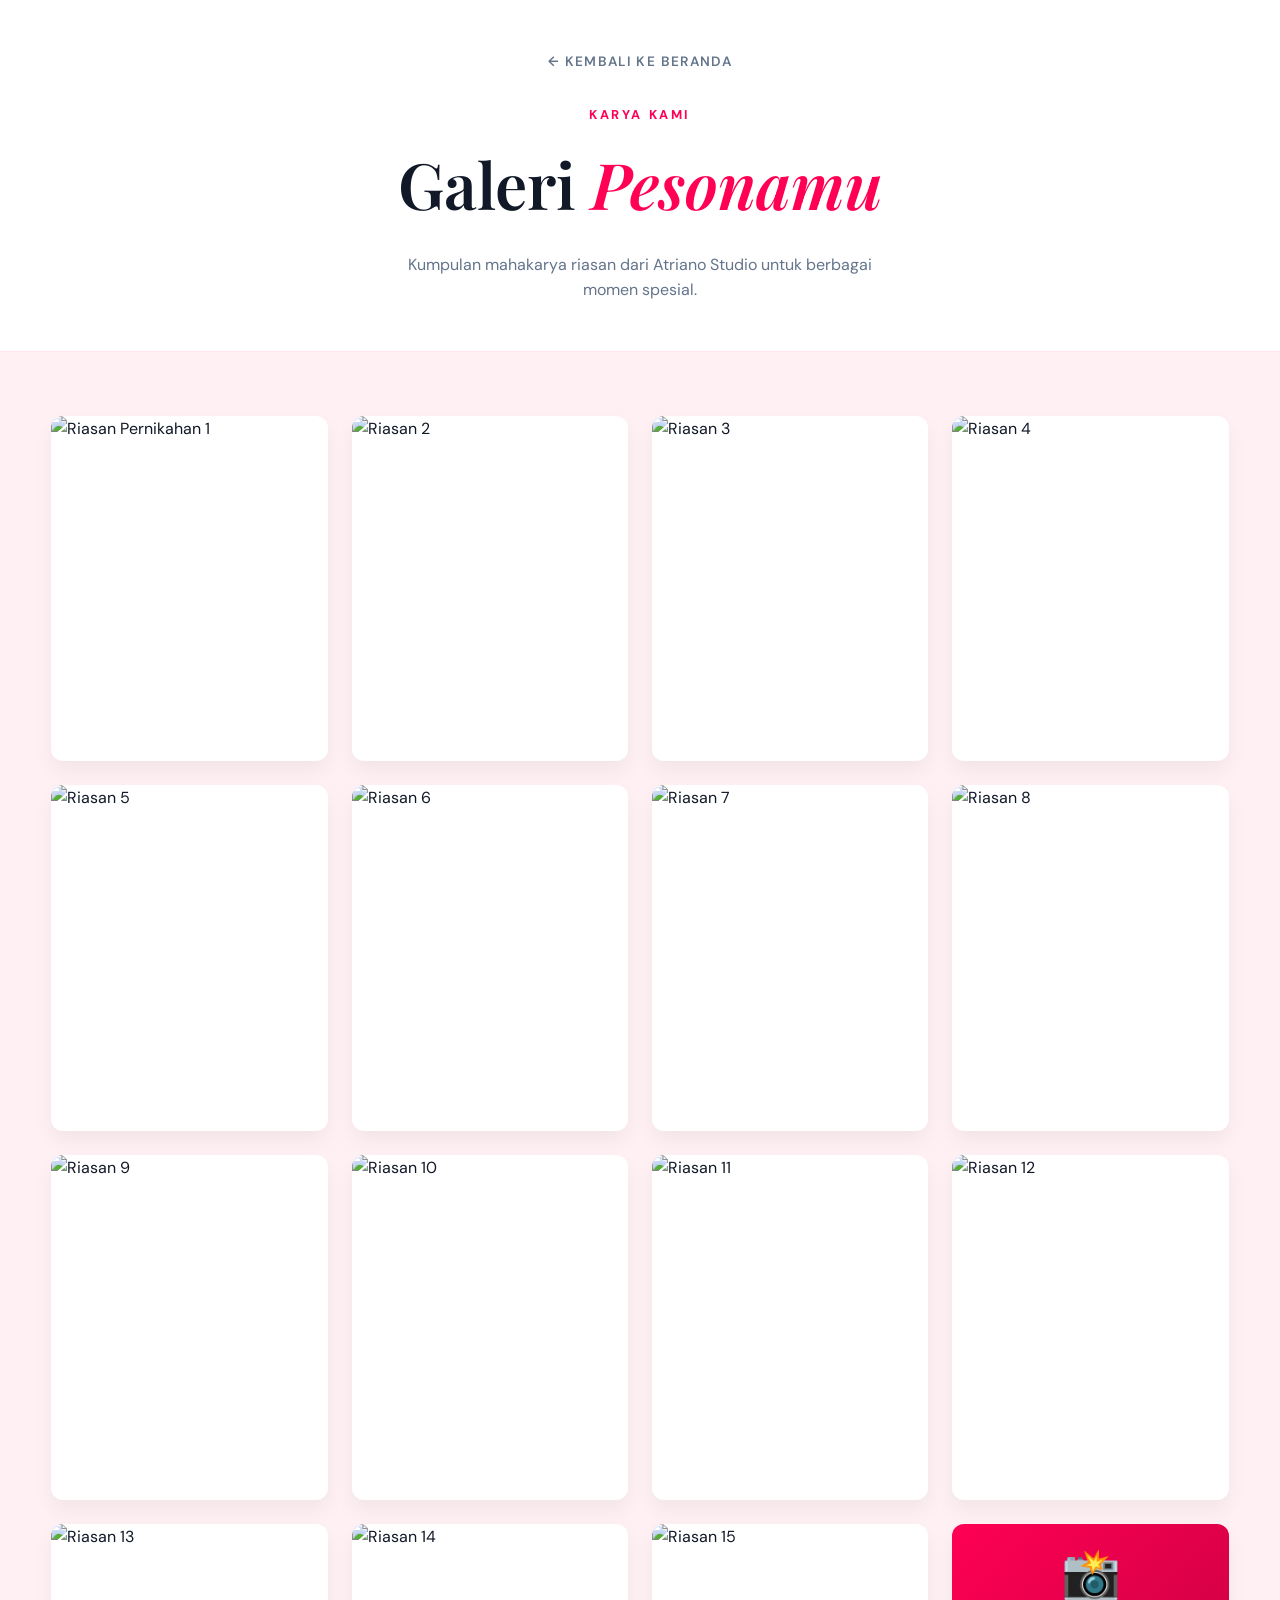
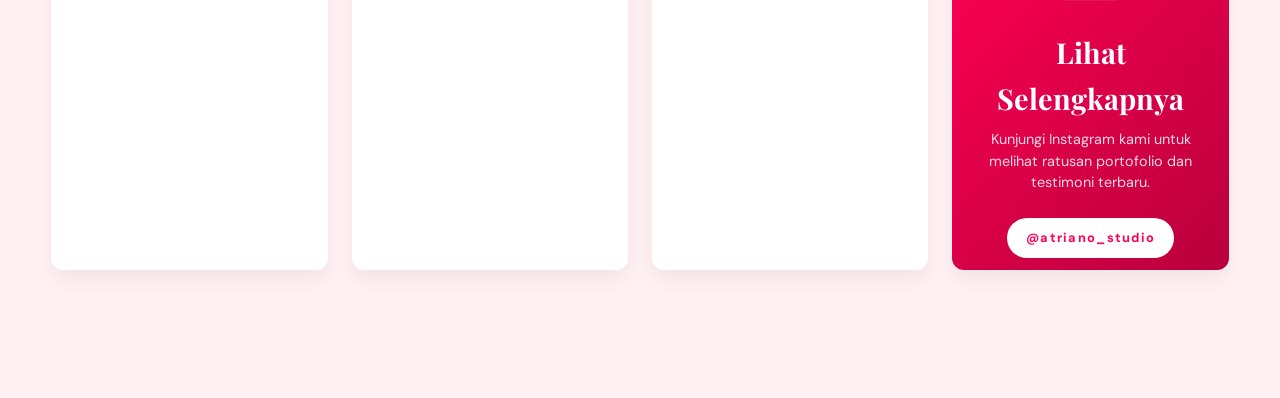
==== portofolio.html @ fb194850 "first commit" ====
<!DOCTYPE html>
<html lang="id">
<head>
  <meta charset="UTF-8">
  <meta name="viewport" content="width=device-width, initial-scale=1.0">
  <title>Portfolio - Atriano Make Up Studio</title>
  
  <link rel="preconnect" href="https://fonts.googleapis.com">
  <link rel="preconnect" href="https://fonts.gstatic.com" crossorigin>
  <link href="https://fonts.googleapis.com/css2?family=DM+Sans:wght@400;500;600;700&family=Playfair+Display:ital,wght@0,400;0,600;0,700;1,400&display=swap" rel="stylesheet">
  
  <link rel="stylesheet" href="portofolio.css">
</head>
<body>

  <header class="port-header">
    <div class="container header-inner">
      <a href="index.html" class="back-link">← Kembali ke Beranda</a>
      <div class="header-titles">
        <span class="eyebrow">Karya Kami</span>
        <h1 class="title">Galeri <em>Pesonamu</em></h1>
        <p class="subtitle">Kumpulan mahakarya riasan dari Atriano Studio untuk berbagai momen spesial.</p>
      </div>
    </div>
  </header>

  <main class="container section">
    <div class="gallery-grid" id="galleryGrid">
      
      <div class="gallery-item reveal">
        <img src="https://images.unsplash.com/photo-1595009088656-11f81a704aeb?q=80&w=600&auto=format&fit=crop" alt="Riasan Pernikahan 1" class="gallery-img">
        <div class="item-overlay"><span>Wedding</span></div>
      </div>
      <div class="gallery-item reveal">
        <img src="https://images.unsplash.com/photo-1512496115841-be0a33fb6b87?q=80&w=600&auto=format&fit=crop" alt="Riasan 2" class="gallery-img">
        <div class="item-overlay"><span>Flawless</span></div>
      </div>
      <div class="gallery-item reveal">
        <img src="https://images.unsplash.com/photo-1522337360788-8b13dee7a37e?q=80&w=600&auto=format&fit=crop" alt="Riasan 3" class="gallery-img">
        <div class="item-overlay"><span>Engagement</span></div>
      </div>
      <div class="gallery-item reveal">
        <img src="https://images.unsplash.com/photo-1616683693504-3ea7e9ad6fec?q=80&w=600&auto=format&fit=crop" alt="Riasan 4" class="gallery-img">
        <div class="item-overlay"><span>Graduation</span></div>
      </div>
      <div class="gallery-item reveal">
        <img src="https://images.unsplash.com/photo-1487412720507-e7ab37603c6f?q=80&w=600&auto=format&fit=crop" alt="Riasan 5" class="gallery-img">
        <div class="item-overlay"><span>Editorial</span></div>
      </div>
      <div class="gallery-item reveal">
        <img src="https://images.unsplash.com/photo-1516975080661-46bfa99281a8?q=80&w=600&auto=format&fit=crop" alt="Riasan 6" class="gallery-img">
        <div class="item-overlay"><span>Wedding</span></div>
      </div>
      <div class="gallery-item reveal">
        <img src="https://images.unsplash.com/photo-1542452255-1f9f25bf6074?q=80&w=600&auto=format&fit=crop" alt="Riasan 7" class="gallery-img">
        <div class="item-overlay"><span>Party</span></div>
      </div>
      <div class="gallery-item reveal">
        <img src="https://images.unsplash.com/photo-1526045612212-70caf35c14df?q=80&w=600&auto=format&fit=crop" alt="Riasan 8" class="gallery-img">
        <div class="item-overlay"><span>Glamour</span></div>
      </div>
      <div class="gallery-item reveal">
        <img src="https://images.unsplash.com/photo-1494790108377-be9c29b29330?q=80&w=600&auto=format&fit=crop" alt="Riasan 9" class="gallery-img">
        <div class="item-overlay"><span>Soft Look</span></div>
      </div>
      <div class="gallery-item reveal">
        <img src="https://images.unsplash.com/photo-1531746020798-e6953c6e8e04?q=80&w=600&auto=format&fit=crop" alt="Riasan 10" class="gallery-img">
        <div class="item-overlay"><span>Engagement</span></div>
      </div>
      <div class="gallery-item reveal">
        <img src="https://images.unsplash.com/photo-1502823403499-6ccfcf4fb453?q=80&w=600&auto=format&fit=crop" alt="Riasan 11" class="gallery-img">
        <div class="item-overlay"><span>Wedding</span></div>
      </div>
      <div class="gallery-item reveal">
        <img src="https://images.unsplash.com/photo-1515377905703-c4788e51af15?q=80&w=600&auto=format&fit=crop" alt="Riasan 12" class="gallery-img">
        <div class="item-overlay"><span>Graduation</span></div>
      </div>
      <div class="gallery-item reveal">
        <img src="https://images.unsplash.com/photo-1519415943484-9fa1873496d4?q=80&w=600&auto=format&fit=crop" alt="Riasan 13" class="gallery-img">
        <div class="item-overlay"><span>Bold Look</span></div>
      </div>
      <div class="gallery-item reveal">
        <img src="https://images.unsplash.com/photo-1524504388940-b1c1722653e1?q=80&w=600&auto=format&fit=crop" alt="Riasan 14" class="gallery-img">
        <div class="item-overlay"><span>Photoshoot</span></div>
      </div>
      <div class="gallery-item reveal">
        <img src="https://images.unsplash.com/photo-1488426862026-3ee34a7d66df?q=80&w=600&auto=format&fit=crop" alt="Riasan 15" class="gallery-img">
        <div class="item-overlay"><span>Wedding</span></div>
      </div>

      <a href="https://instagram.com/atriano_studio" target="_blank" rel="noopener" class="gallery-item ig-card reveal">
        <div class="ig-content">
          <div class="ig-icon">📸</div>
          <h3>Lihat Selengkapnya</h3>
          <p>Kunjungi Instagram kami untuk melihat ratusan portofolio dan testimoni terbaru.</p>
          <span class="btn-ig">@atriano_studio</span>
        </div>
      </a>

    </div>
  </main>

  <div class="lightbox" id="lightbox">
    <span class="lightbox-close" id="lightboxClose">&times;</span>
    <img src="" alt="Zoomed Riasan" class="lightbox-img" id="lightboxImg">
  </div>

  <script src="portofolio.js"></script>
</body>
</html>
---- portofolio.css ----
/* ================================================================
   ATRIANO MAKE UP STUDIO — portfolio.css
   ================================================================ */

:root {
  --bg-base:       #ffffff; 
  --bg-soft:       #fff0f3; 
  --text-main:     #111827; 
  --text-muted:    #64748b; 
  --text-light:    #ffffff; 
  --accent-primary: #ff0054; 
  --accent-hover:   #d90046; 

  --ff-display: 'Playfair Display', Georgia, serif;
  --ff-body:    'DM Sans', sans-serif;

  --ease:      cubic-bezier(0.25, 0.46, 0.45, 0.94);
  --t:         0.4s;
  --container: 1200px;
}

*, *::before, *::after { box-sizing: border-box; margin: 0; padding: 0; }

body {
  background: var(--bg-soft);
  color: var(--text-main);
  font-family: var(--ff-body);
  line-height: 1.6;
}

a { text-decoration: none; color: inherit; }
.container { width: min(var(--container), 92%); margin: 0 auto; }
.section { padding: 4rem 0 8rem; }

/* --- HEADER --- */
.port-header {
  background: var(--bg-base);
  padding: 3rem 0;
  border-bottom: 1px solid rgba(255,0,84,0.1);
  text-align: center;
}
.back-link {
  display: inline-block;
  font-size: 0.85rem;
  font-weight: 600;
  color: var(--text-muted);
  text-transform: uppercase;
  letter-spacing: 0.1em;
  margin-bottom: 2rem;
  transition: color var(--t);
}
.back-link:hover { color: var(--accent-primary); }

.eyebrow {
  display: block;
  font-size: 0.8rem;
  font-weight: 700;
  color: var(--accent-primary);
  letter-spacing: 0.2em;
  text-transform: uppercase;
  margin-bottom: 0.5rem;
}
.title {
  font-family: var(--ff-display);
  font-size: clamp(2.5rem, 5vw, 4rem);
  font-weight: 600;
  color: var(--text-main);
  margin-bottom: 1rem;
}
.title em { color: var(--accent-primary); font-style: italic; }
.subtitle {
  color: var(--text-muted);
  max-width: 500px;
  margin: 0 auto;
}

/* --- GALLERY GRID --- */
.gallery-grid {
  display: grid;
  /* Membuat kolom responsif, minimal lebar 250px */
  grid-template-columns: repeat(auto-fill, minmax(250px, 1fr));
  gap: 1.5rem;
}

.gallery-item {
  position: relative;
  border-radius: 12px;
  overflow: hidden;
  aspect-ratio: 4 / 5; /* Membuat rasio foto portrait (cocok untuk IG/Makeup) */
  cursor: pointer;
  background: var(--bg-base);
  box-shadow: 0 10px 20px rgba(0,0,0,0.05);
  transition: transform var(--t), box-shadow var(--t);
}
.gallery-item:hover {
  transform: translateY(-8px);
  box-shadow: 0 15px 30px rgba(255,0,84,0.15);
}

.gallery-img {
  width: 100%;
  height: 100%;
  object-fit: cover;
  transition: transform 0.6s var(--ease);
}
.gallery-item:hover .gallery-img {
  transform: scale(1.08);
}

/* Teks melayang saat di hover */
.item-overlay {
  position: absolute;
  inset: 0;
  background: linear-gradient(to top, rgba(0,0,0,0.7) 0%, transparent 50%);
  display: flex;
  align-items: flex-end;
  padding: 1.5rem;
  opacity: 0;
  transition: opacity var(--t);
}
.gallery-item:hover .item-overlay { opacity: 1; }
.item-overlay span {
  color: var(--text-light);
  font-family: var(--ff-display);
  font-size: 1.2rem;
  font-style: italic;
  transform: translateY(15px);
  transition: transform var(--t) var(--ease);
}
.gallery-item:hover .item-overlay span { transform: translateY(0); }

/* --- IG CARD (KARTU KE-16) --- */
.ig-card {
  background: linear-gradient(135deg, var(--accent-primary) 0%, #b8003c 100%);
  display: flex;
  align-items: center;
  justify-content: center;
  text-align: center;
  padding: 2rem;
  color: var(--text-light);
  cursor: pointer;
}
.ig-card:hover { transform: translateY(-8px) scale(1.02); }
.ig-icon {
  font-size: 3rem;
  margin-bottom: 1rem;
}
.ig-card h3 {
  font-family: var(--ff-display);
  font-size: 1.8rem;
  margin-bottom: 0.5rem;
}
.ig-card p {
  font-size: 0.9rem;
  opacity: 0.85;
  margin-bottom: 1.5rem;
  line-height: 1.5;
}
.btn-ig {
  display: inline-block;
  background: var(--text-light);
  color: var(--accent-primary);
  font-weight: 700;
  padding: 0.6rem 1.2rem;
  border-radius: 30px;
  font-size: 0.8rem;
  letter-spacing: 0.1em;
}

/* --- LIGHTBOX (MODAL) --- */
.lightbox {
  position: fixed;
  inset: 0;
  background: rgba(17, 24, 39, 0.95);
  backdrop-filter: blur(5px);
  z-index: 9999;
  display: flex;
  align-items: center;
  justify-content: center;
  opacity: 0;
  pointer-events: none;
  transition: opacity 0.3s;
}
.lightbox.active {
  opacity: 1;
  pointer-events: all;
}
.lightbox-img {
  max-width: 90vw;
  max-height: 90vh;
  border-radius: 8px;
  box-shadow: 0 20px 50px rgba(0,0,0,0.5);
  transform: scale(0.9);
  transition: transform 0.3s var(--ease);
}
.lightbox.active .lightbox-img { transform: scale(1); }
.lightbox-close {
  position: absolute;
  top: 20px;
  right: 30px;
  font-size: 3rem;
  color: var(--text-light);
  cursor: pointer;
  transition: color 0.2s;
}
.lightbox-close:hover { color: var(--accent-primary); }

/* Animasi Muncul */
.reveal {
  opacity: 0;
  transform: translateY(30px);
  transition: opacity 0.6s var(--ease), transform 0.6s var(--ease);
}
.reveal.visible { opacity: 1; transform: translateY(0); }
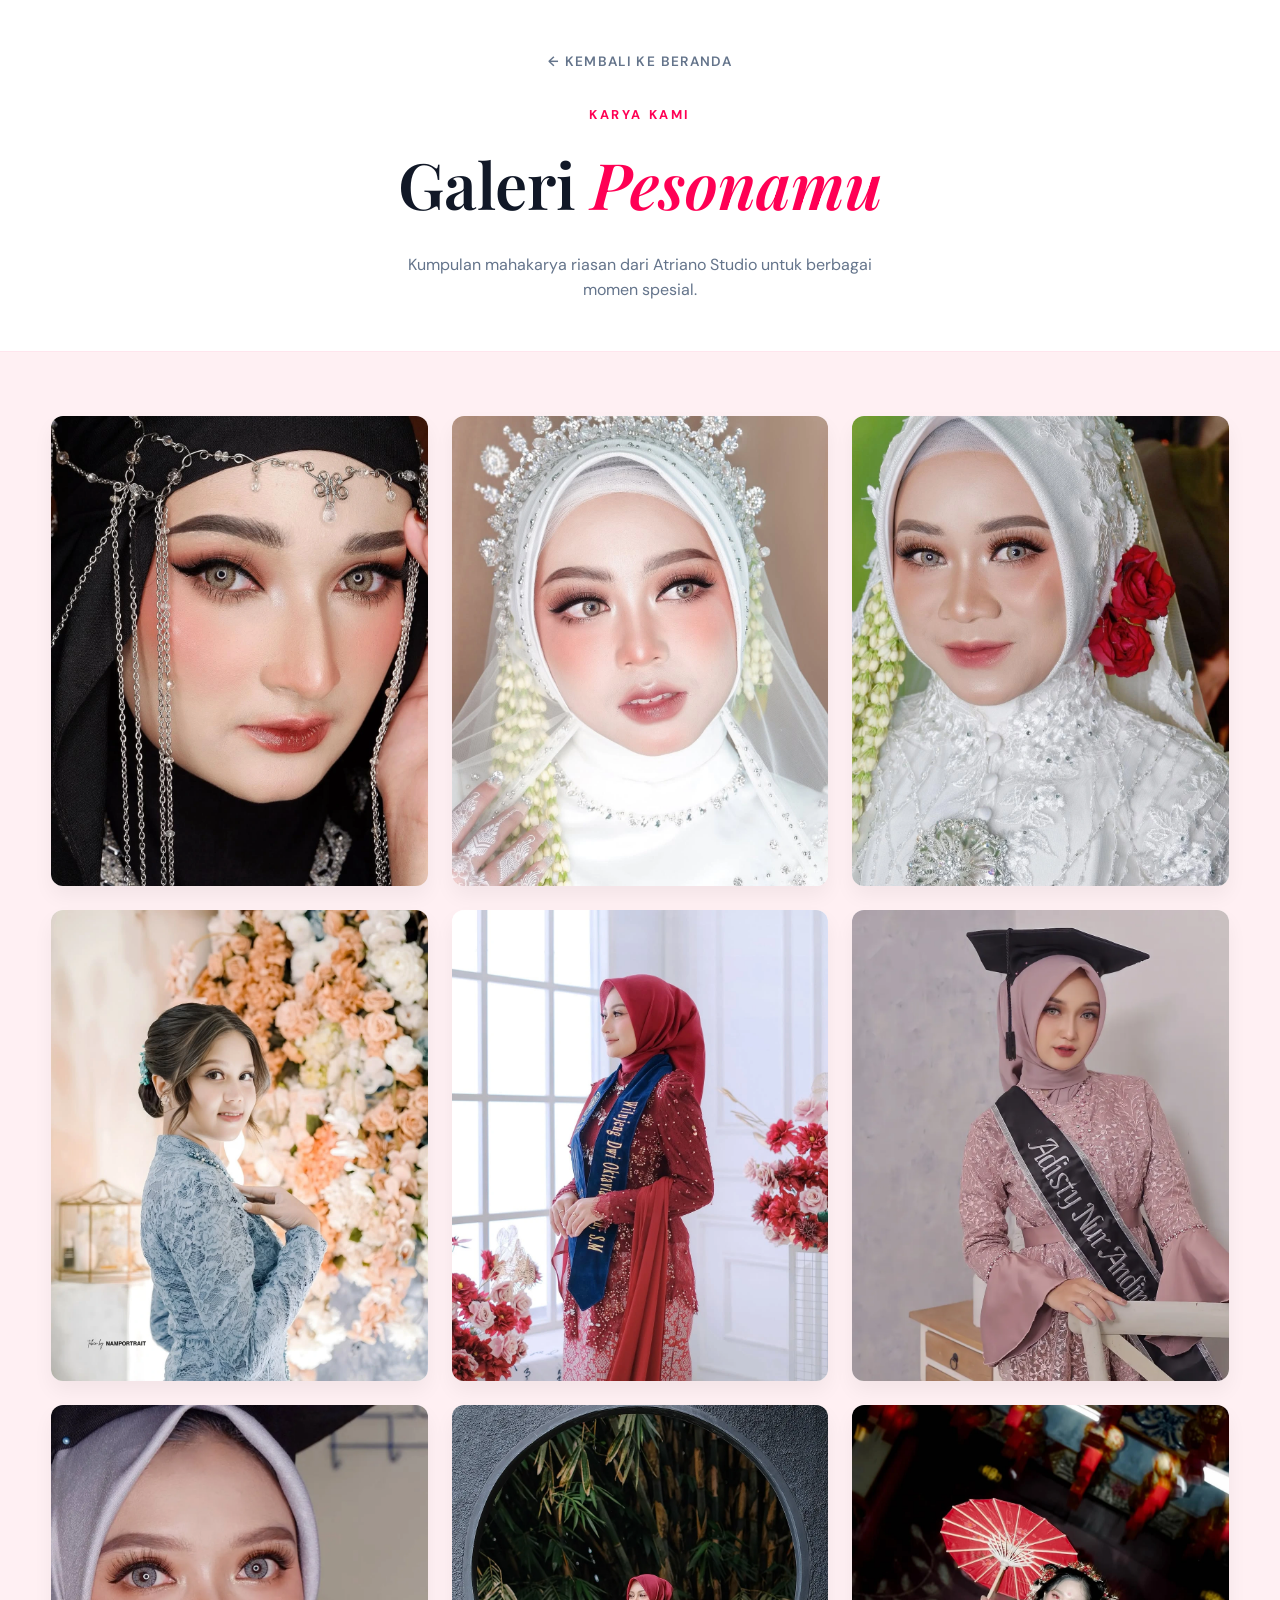
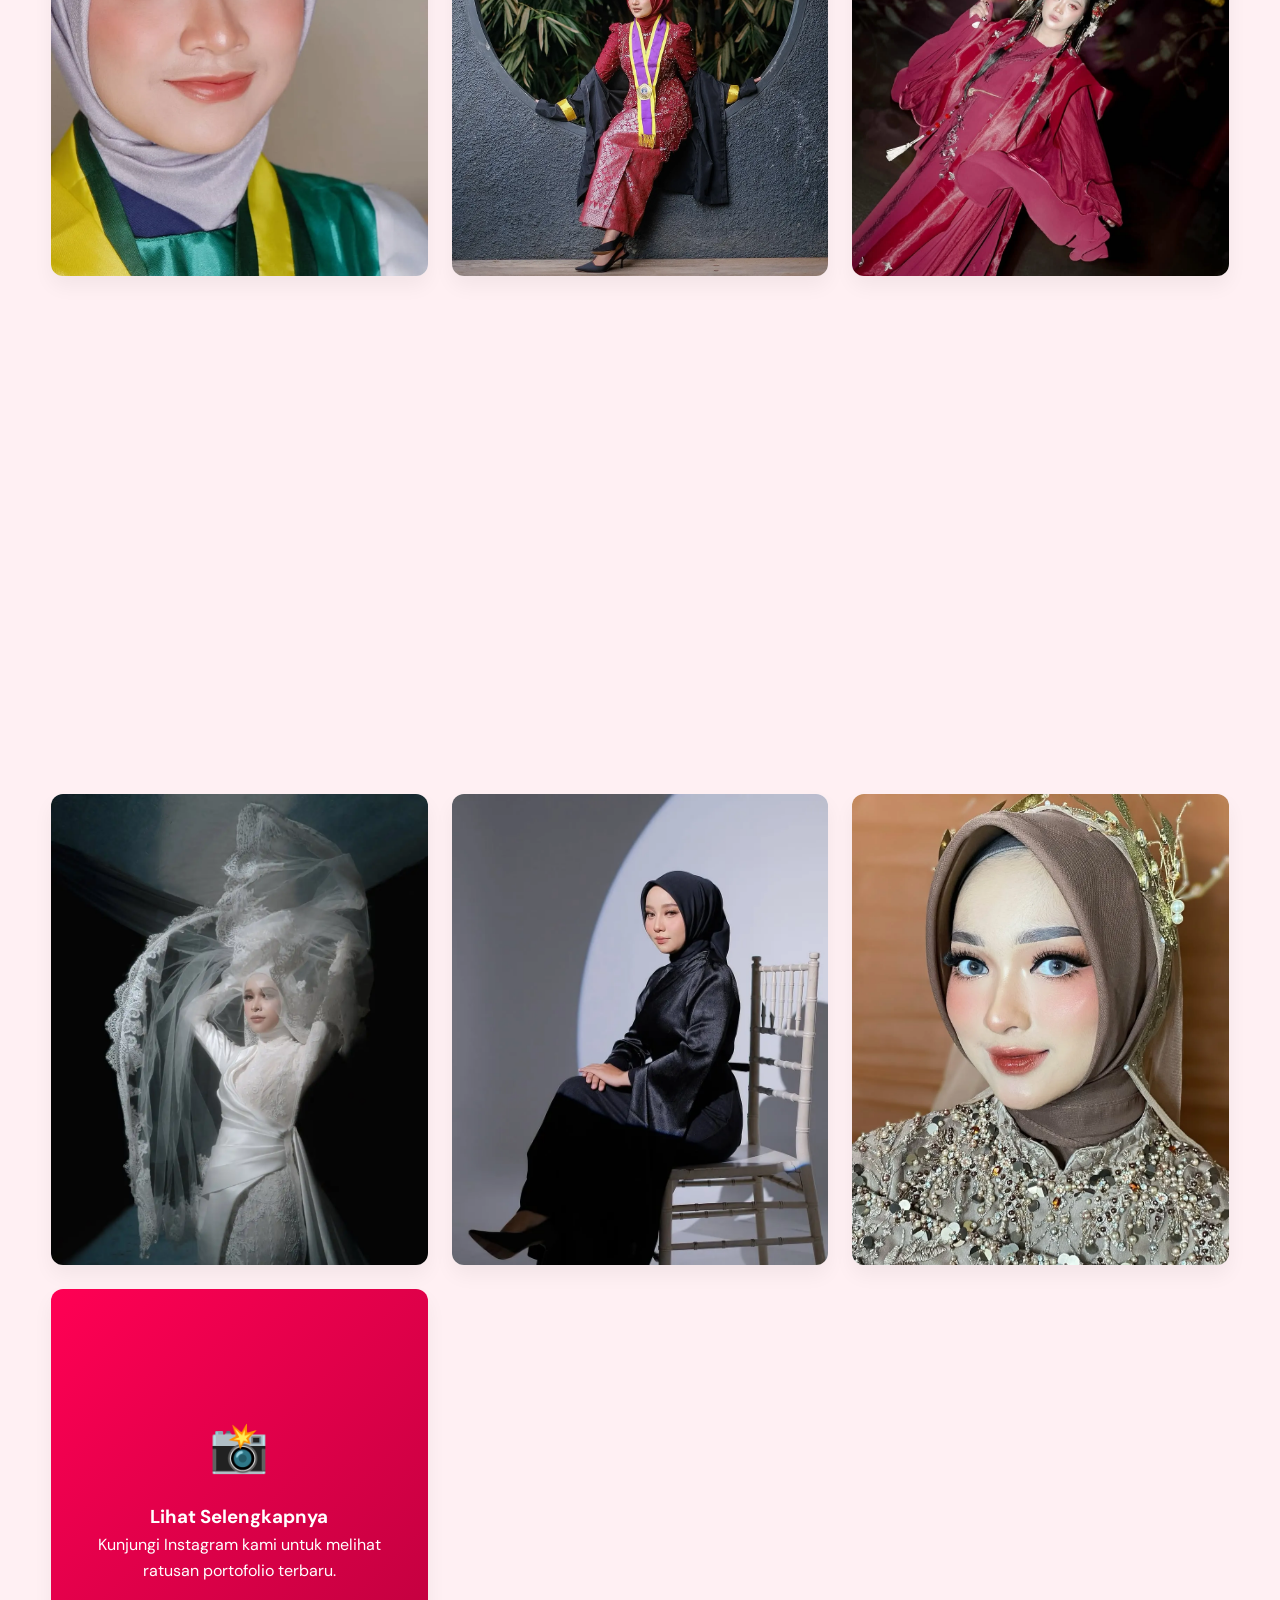
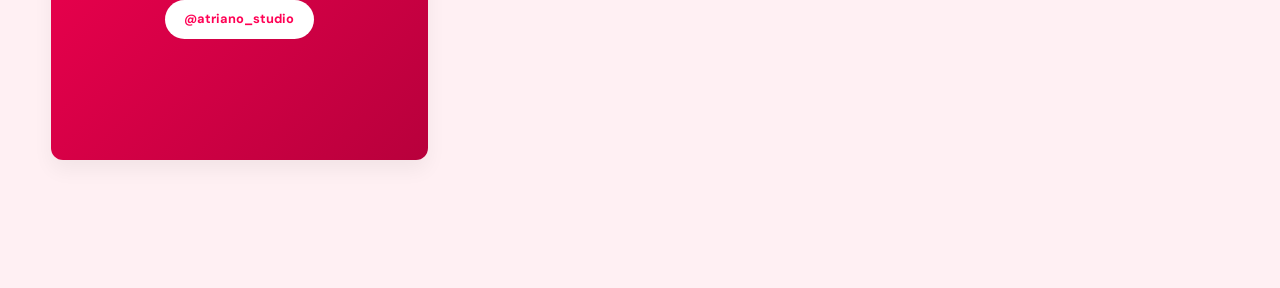
==== commit 978cfadb: "sempurnakan" ====
--- a/portofolio.html
+++ b/portofolio.html
@@ -28,71 +28,85 @@
     <div class="gallery-grid" id="galleryGrid">
       
       <div class="gallery-item reveal">
-        <img src="https://images.unsplash.com/photo-1595009088656-11f81a704aeb?q=80&w=600&auto=format&fit=crop" alt="Riasan Pernikahan 1" class="gallery-img">
-        <div class="item-overlay"><span>Wedding</span></div>
+        <img src="images/foto1.webp" class="gallery-img" alt="Gallery Makeup">
+        <div class="item-overlay"><span>Gallery</span></div>
       </div>
+
       <div class="gallery-item reveal">
-        <img src="https://images.unsplash.com/photo-1512496115841-be0a33fb6b87?q=80&w=600&auto=format&fit=crop" alt="Riasan 2" class="gallery-img">
-        <div class="item-overlay"><span>Flawless</span></div>
+        <img src="images/foto2.webp" class="gallery-img" alt="Gallery Makeup">
+        <div class="item-overlay"><span>Gallery</span></div>
       </div>
+
       <div class="gallery-item reveal">
-        <img src="https://images.unsplash.com/photo-1522337360788-8b13dee7a37e?q=80&w=600&auto=format&fit=crop" alt="Riasan 3" class="gallery-img">
-        <div class="item-overlay"><span>Engagement</span></div>
+        <img src="images/foto3.webp" class="gallery-img" alt="Gallery Makeup">
+        <div class="item-overlay"><span>Gallery</span></div>
       </div>
+
       <div class="gallery-item reveal">
-        <img src="https://images.unsplash.com/photo-1616683693504-3ea7e9ad6fec?q=80&w=600&auto=format&fit=crop" alt="Riasan 4" class="gallery-img">
-        <div class="item-overlay"><span>Graduation</span></div>
+        <img src="images/foto4.webp" class="gallery-img" alt="Gallery Makeup">
+        <div class="item-overlay"><span>Gallery</span></div>
       </div>
+
       <div class="gallery-item reveal">
-        <img src="https://images.unsplash.com/photo-1487412720507-e7ab37603c6f?q=80&w=600&auto=format&fit=crop" alt="Riasan 5" class="gallery-img">
-        <div class="item-overlay"><span>Editorial</span></div>
+        <img src="images/foto7.webp" class="gallery-img" alt="Gallery Makeup">
+        <div class="item-overlay"><span>Gallery</span></div>
       </div>
+
       <div class="gallery-item reveal">
-        <img src="https://images.unsplash.com/photo-1516975080661-46bfa99281a8?q=80&w=600&auto=format&fit=crop" alt="Riasan 6" class="gallery-img">
-        <div class="item-overlay"><span>Wedding</span></div>
+        <img src="images/foto10.webp" class="gallery-img" alt="Gallery Makeup">
+        <div class="item-overlay"><span>Gallery</span></div>
       </div>
+
       <div class="gallery-item reveal">
-        <img src="https://images.unsplash.com/photo-1542452255-1f9f25bf6074?q=80&w=600&auto=format&fit=crop" alt="Riasan 7" class="gallery-img">
-        <div class="item-overlay"><span>Party</span></div>
+        <img src="images/foto16.webp" class="gallery-img" alt="Gallery Makeup">
+        <div class="item-overlay"><span>Gallery</span></div>
       </div>
+
       <div class="gallery-item reveal">
-        <img src="https://images.unsplash.com/photo-1526045612212-70caf35c14df?q=80&w=600&auto=format&fit=crop" alt="Riasan 8" class="gallery-img">
+        <img src="images/foto19.webp" class="gallery-img" alt="Gallery Makeup">
+        <div class="item-overlay"><span>Gallery</span></div>
+      </div>
+
+      <div class="gallery-item reveal">
+        <img src="images/foto5.webp" class="gallery-img" alt="Gallery Makeup">
+        <div class="item-overlay"><span>Gallery</span></div>
+      </div>
+
+      <div class="gallery-item reveal">
+        <img src="images/foto11.webp" alt="Gallery Makeup" class="gallery-img">
+        <div class="item-overlay"><span>Gallery</span></div>
+      </div>
+
+      <div class="gallery-item reveal">
+        <img src="images/foto17.webp" alt="Gallery Makeup" class="gallery-img">
+        <div class="item-overlay"><span>Gallery</span></div>
+      </div>
+
+      <div class="gallery-item reveal">
+        <img src="images/foto23.webp" alt="Gallery Makeup" class="gallery-img">
+        <div class="item-overlay"><span>Gallery</span></div>
+      </div>
+
+      <div class="gallery-item reveal">
+        <img src="images/foto14.webp" alt="Gallery Makeup" class="gallery-img">
+        <div class="item-overlay"><span>Gallery</span></div>
+      </div>
+
+      <div class="gallery-item reveal">
+        <img src="images/foto20.webp" alt="Gallery Makeup" class="gallery-img">
+        <div class="item-overlay"><span>Gallery</span></div>
+      </div>
+
+      <div class="gallery-item reveal">
+        <img src="images/foto21.webp" alt="Gallery Makeup" class="gallery-img">
         <div class="item-overlay"><span>Glamour</span></div>
-      </div>
-      <div class="gallery-item reveal">
-        <img src="https://images.unsplash.com/photo-1494790108377-be9c29b29330?q=80&w=600&auto=format&fit=crop" alt="Riasan 9" class="gallery-img">
-        <div class="item-overlay"><span>Soft Look</span></div>
-      </div>
-      <div class="gallery-item reveal">
-        <img src="https://images.unsplash.com/photo-1531746020798-e6953c6e8e04?q=80&w=600&auto=format&fit=crop" alt="Riasan 10" class="gallery-img">
-        <div class="item-overlay"><span>Engagement</span></div>
-      </div>
-      <div class="gallery-item reveal">
-        <img src="https://images.unsplash.com/photo-1502823403499-6ccfcf4fb453?q=80&w=600&auto=format&fit=crop" alt="Riasan 11" class="gallery-img">
-        <div class="item-overlay"><span>Wedding</span></div>
-      </div>
-      <div class="gallery-item reveal">
-        <img src="https://images.unsplash.com/photo-1515377905703-c4788e51af15?q=80&w=600&auto=format&fit=crop" alt="Riasan 12" class="gallery-img">
-        <div class="item-overlay"><span>Graduation</span></div>
-      </div>
-      <div class="gallery-item reveal">
-        <img src="https://images.unsplash.com/photo-1519415943484-9fa1873496d4?q=80&w=600&auto=format&fit=crop" alt="Riasan 13" class="gallery-img">
-        <div class="item-overlay"><span>Bold Look</span></div>
-      </div>
-      <div class="gallery-item reveal">
-        <img src="https://images.unsplash.com/photo-1524504388940-b1c1722653e1?q=80&w=600&auto=format&fit=crop" alt="Riasan 14" class="gallery-img">
-        <div class="item-overlay"><span>Photoshoot</span></div>
-      </div>
-      <div class="gallery-item reveal">
-        <img src="https://images.unsplash.com/photo-1488426862026-3ee34a7d66df?q=80&w=600&auto=format&fit=crop" alt="Riasan 15" class="gallery-img">
-        <div class="item-overlay"><span>Wedding</span></div>
       </div>
 
       <a href="https://instagram.com/atriano_studio" target="_blank" rel="noopener" class="gallery-item ig-card reveal">
         <div class="ig-content">
           <div class="ig-icon">📸</div>
           <h3>Lihat Selengkapnya</h3>
-          <p>Kunjungi Instagram kami untuk melihat ratusan portofolio dan testimoni terbaru.</p>
+          <p>Kunjungi Instagram kami untuk melihat ratusan portofolio terbaru.</p>
           <span class="btn-ig">@atriano_studio</span>
         </div>
       </a>
--- a/portofolio.css
+++ b/portofolio.css
@@ -77,8 +77,7 @@
 /* --- GALLERY GRID --- */
 .gallery-grid {
   display: grid;
-  /* Membuat kolom responsif, minimal lebar 250px */
-  grid-template-columns: repeat(auto-fill, minmax(250px, 1fr));
+  grid-template-columns: repeat(auto-fill, minmax(280px, 1fr));
   gap: 1.5rem;
 }
 
@@ -86,28 +85,33 @@
   position: relative;
   border-radius: 12px;
   overflow: hidden;
-  aspect-ratio: 4 / 5; /* Membuat rasio foto portrait (cocok untuk IG/Makeup) */
+  aspect-ratio: 4 / 5; /* Rasio potret tetap konsisten */
   cursor: pointer;
   background: var(--bg-base);
   box-shadow: 0 10px 20px rgba(0,0,0,0.05);
   transition: transform var(--t), box-shadow var(--t);
 }
+
 .gallery-item:hover {
   transform: translateY(-8px);
   box-shadow: 0 15px 30px rgba(255,0,84,0.15);
 }
 
+/* KUNCI PERBAIKAN: Memastikan gambar mengisi penuh frame tanpa distorsi */
 .gallery-img {
   width: 100%;
   height: 100%;
-  object-fit: cover;
+  display: block;
+  object-fit: cover; /* Foto akan otomatis center dan tercrop rapi */
+  object-position: center;
   transition: transform 0.6s var(--ease);
 }
+
 .gallery-item:hover .gallery-img {
   transform: scale(1.08);
 }
 
-/* Teks melayang saat di hover */
+/* Overlay Teks */
 .item-overlay {
   position: absolute;
   inset: 0;
@@ -129,7 +133,7 @@
 }
 .gallery-item:hover .item-overlay span { transform: translateY(0); }
 
-/* --- IG CARD (KARTU KE-16) --- */
+/* IG CARD */
 .ig-card {
   background: linear-gradient(135deg, var(--accent-primary) 0%, #b8003c 100%);
   display: flex;
@@ -138,24 +142,9 @@
   text-align: center;
   padding: 2rem;
   color: var(--text-light);
-  cursor: pointer;
+  text-decoration: none;
 }
-.ig-card:hover { transform: translateY(-8px) scale(1.02); }
-.ig-icon {
-  font-size: 3rem;
-  margin-bottom: 1rem;
-}
-.ig-card h3 {
-  font-family: var(--ff-display);
-  font-size: 1.8rem;
-  margin-bottom: 0.5rem;
-}
-.ig-card p {
-  font-size: 0.9rem;
-  opacity: 0.85;
-  margin-bottom: 1.5rem;
-  line-height: 1.5;
-}
+.ig-icon { font-size: 3rem; margin-bottom: 1rem; }
 .btn-ig {
   display: inline-block;
   background: var(--text-light);
@@ -164,10 +153,10 @@
   padding: 0.6rem 1.2rem;
   border-radius: 30px;
   font-size: 0.8rem;
-  letter-spacing: 0.1em;
+  margin-top: 1rem;
 }
 
-/* --- LIGHTBOX (MODAL) --- */
+/* LIGHTBOX */
 .lightbox {
   position: fixed;
   inset: 0;
@@ -181,15 +170,11 @@
   pointer-events: none;
   transition: opacity 0.3s;
 }
-.lightbox.active {
-  opacity: 1;
-  pointer-events: all;
-}
+.lightbox.active { opacity: 1; pointer-events: all; }
 .lightbox-img {
   max-width: 90vw;
   max-height: 90vh;
   border-radius: 8px;
-  box-shadow: 0 20px 50px rgba(0,0,0,0.5);
   transform: scale(0.9);
   transition: transform 0.3s var(--ease);
 }
@@ -201,11 +186,9 @@
   font-size: 3rem;
   color: var(--text-light);
   cursor: pointer;
-  transition: color 0.2s;
 }
-.lightbox-close:hover { color: var(--accent-primary); }
 
-/* Animasi Muncul */
+/* Animasi Reveal */
 .reveal {
   opacity: 0;
   transform: translateY(30px);
